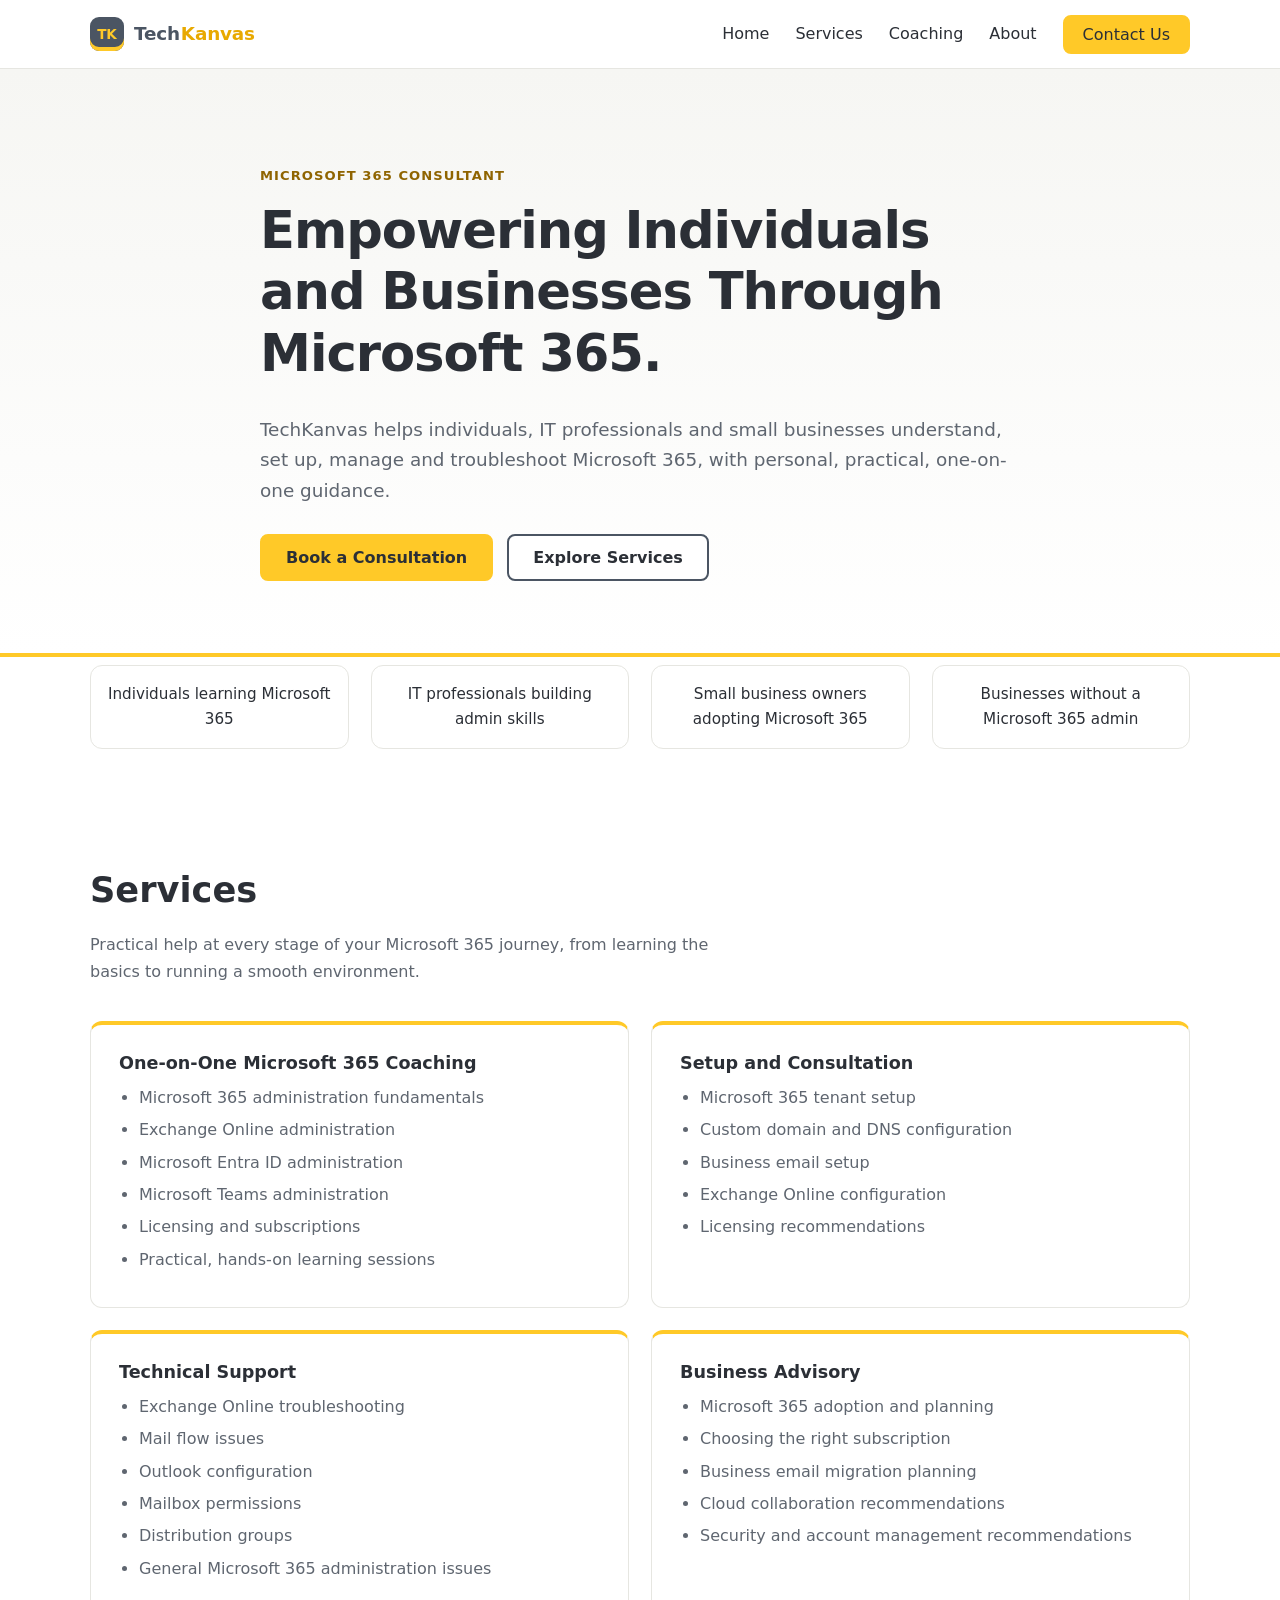
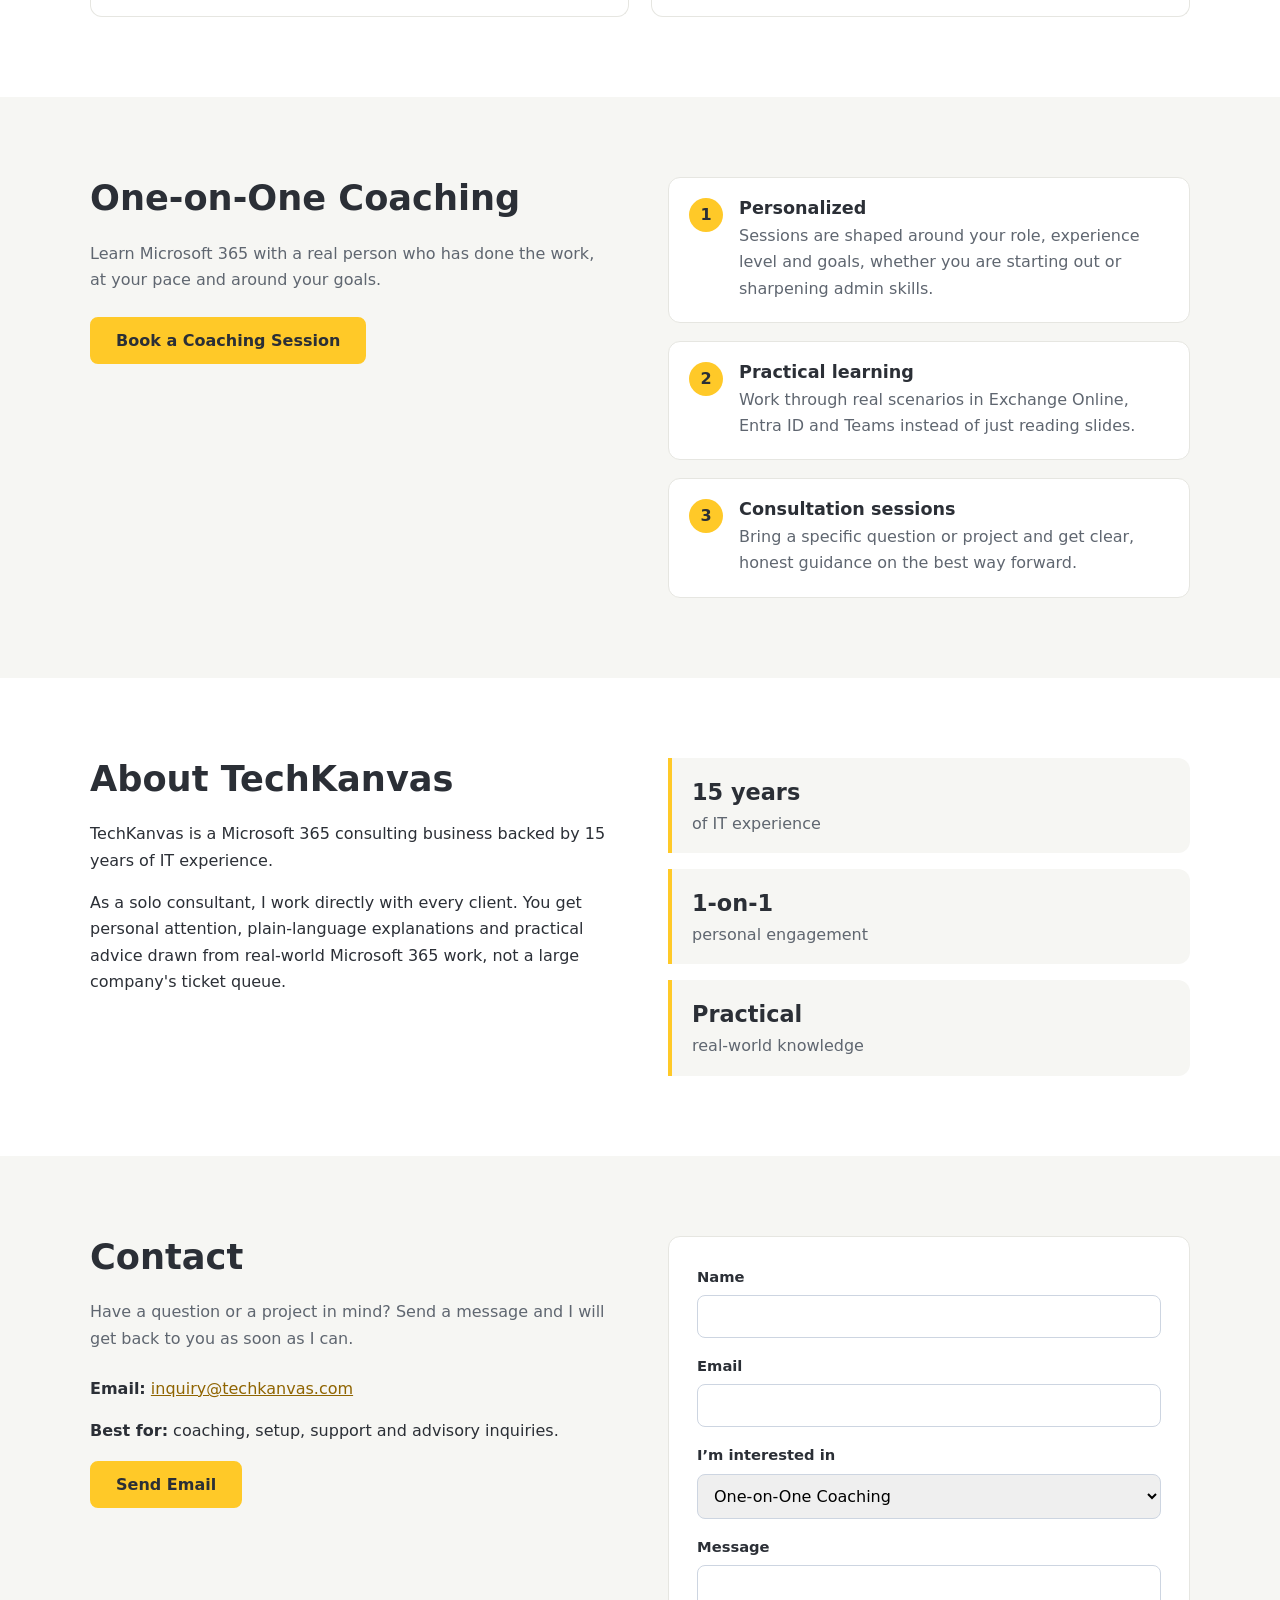
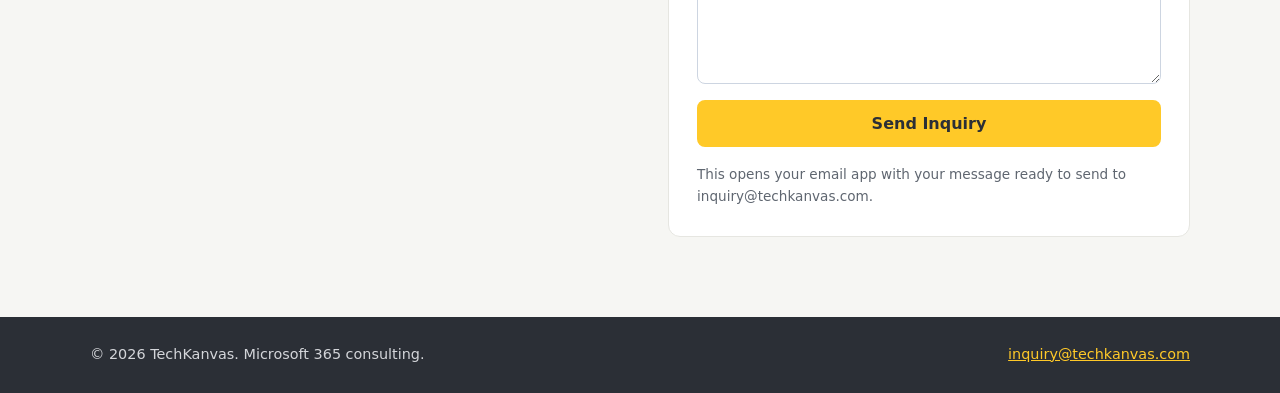
==== index.html @ 0db8a3c6 "Add files via upload" ====
<!DOCTYPE html>
<html lang="en">
<head>
<meta charset="UTF-8">
<meta name="viewport" content="width=device-width, initial-scale=1, viewport-fit=cover">
<title>TechKanvas | Microsoft 365 Consulting, Coaching & Support</title>
<meta name="description" content="TechKanvas is a Microsoft 365 consultant offering one-on-one coaching, setup, technical support and advisory for individuals and small businesses.">
<link rel="icon" href="data:image/svg+xml,<svg xmlns=%22http://www.w3.org/2000/svg%22 viewBox=%220 0 100 100%22><rect width=%22100%22 height=%22100%22 rx=%2222%22 fill=%22%234b5563%22/><text x=%2250%22 y=%2268%22 font-size=%2258%22 text-anchor=%22middle%22 fill=%22%23ffc928%22 font-family=%22Arial%22 font-weight=%22700%22>TK</text></svg>">
<style>
:root{--gray:#4b5563;--yellow:#ffc928;--gold:#e8a900;--gold-text:#8f6400;--blue:#ffc928;--blue-dark:#e8a900;--ink:#2b2f36;--muted:#5f6670;--line:#e6e6e1;--soft:#f6f6f3;--radius:12px;--font:"Segoe UI",system-ui,-apple-system,Roboto,"Helvetica Neue",Arial,sans-serif}
*{box-sizing:border-box}
html{scroll-behavior:smooth;scroll-padding-top:72px}
body{margin:0;font-family:var(--font);color:var(--ink);background:#fff;line-height:1.65}
.container{width:min(1100px,92%);margin:0 auto}
a{color:var(--gold-text)}
h1,h2,h3{line-height:1.2;margin:0 0 .6em}
h1{font-size:clamp(2rem,5vw,3.2rem);letter-spacing:-.02em}
h2{font-size:clamp(1.6rem,3.5vw,2.2rem)}
h3{font-size:1.1rem}
p{margin:0 0 1em}

.site-header{position:sticky;top:0;z-index:10;background:rgba(255,255,255,.95);backdrop-filter:blur(6px);border-bottom:1px solid var(--line)}
.nav{display:flex;align-items:center;justify-content:space-between;height:68px}
.logo{display:flex;align-items:center;gap:10px;font-weight:700;font-size:1.15rem;color:var(--ink);text-decoration:none}
.logo-mark{display:grid;place-items:center;width:34px;height:34px;border-radius:9px;background:var(--gray);color:var(--yellow);font-size:.85rem;font-weight:800;letter-spacing:-.02em;box-shadow:inset 0 -4px 0 var(--yellow)}
.logo-text{display:flex;gap:1px;font-weight:800;letter-spacing:-.01em}
.lt{color:var(--gray)}
.lk{color:var(--gold)}
.nav-links{display:flex;align-items:center;gap:26px}
.nav-links a{color:var(--ink);text-decoration:none;font-weight:500;transition:color .2s}
.nav-links a:hover{color:var(--gold-text)}
.nav-links a.btn,.nav-links a.btn:hover{color:var(--ink)}
.menu-toggle{display:none;background:none;border:1px solid var(--line);border-radius:8px;font-size:1.3rem;padding:4px 10px;cursor:pointer}

.btn{display:inline-block;background:var(--yellow);color:var(--ink);border:2px solid var(--blue);padding:12px 24px;border-radius:8px;font:600 1rem var(--font);text-decoration:none;cursor:pointer;transition:background .2s,transform .2s,box-shadow .2s}
.btn:hover{background:var(--blue-dark);border-color:var(--blue-dark);transform:translateY(-2px);box-shadow:0 6px 16px rgba(232,169,0,.35)}
.btn-small{padding:8px 18px}
.btn-outline{background:#fff;color:var(--ink);border-color:var(--gray)}
.btn-outline:hover{background:var(--soft);color:var(--ink);border-color:var(--gray)}
.actions{display:flex;flex-wrap:wrap;gap:14px;margin-top:28px}

.hero{padding:96px 0 72px;background:linear-gradient(180deg,var(--soft),#fff);border-bottom:4px solid var(--yellow)}
.hero-inner{max-width:760px}
.eyebrow{color:var(--gold-text);font-weight:600;text-transform:uppercase;letter-spacing:.08em;font-size:.82rem}
.lead{font-size:1.15rem;color:var(--muted)}

.audience{padding:8px 0 40px}
.pill{border:1px solid var(--line);border-radius:var(--radius);padding:16px;text-align:center;font-weight:500;font-size:.95rem;transition:border-color .2s,transform .2s}
.pill:hover{border-color:var(--blue);transform:translateY(-3px)}

.section{padding:80px 0}
.alt{background:var(--soft)}
.section-intro{color:var(--muted);max-width:640px;margin-bottom:36px}
.section-intro.left{margin-bottom:24px}
.grid{display:grid;gap:22px}
.grid-2{grid-template-columns:repeat(2,1fr)}
.grid-4{grid-template-columns:repeat(4,1fr)}
.card{background:#fff;border:1px solid var(--line);border-top:4px solid var(--blue);border-radius:var(--radius);padding:28px;transition:transform .25s,box-shadow .25s}
.card:hover{transform:translateY(-4px);box-shadow:0 12px 28px rgba(20,33,61,.08)}
.card ul{margin:0;padding-left:20px;color:var(--muted)}
.card li{margin-bottom:6px}

.split{display:grid;grid-template-columns:1fr 1fr;gap:56px;align-items:start}
.steps{display:grid;gap:18px}
.step{display:flex;gap:16px;background:#fff;border:1px solid var(--line);border-radius:var(--radius);padding:20px}
.step span{flex:none;display:grid;place-items:center;width:34px;height:34px;border-radius:50%;background:var(--yellow);color:var(--ink);font-weight:700}
.step h3{margin-bottom:.2em}
.step p{margin:0;color:var(--muted)}
.values{display:grid;gap:16px}
.value{border-left:4px solid var(--blue);background:var(--soft);padding:16px 20px;border-radius:0 var(--radius) var(--radius) 0}
.value strong{display:block;font-size:1.4rem;color:var(--ink)}
.value span{color:var(--muted)}

.form{background:#fff;border:1px solid var(--line);border-radius:var(--radius);padding:28px;display:grid;gap:16px}
.form label{display:grid;gap:6px;font-weight:600;font-size:.92rem}
.form input,.form select,.form textarea{font:1rem var(--font);padding:11px 12px;border:1px solid #cdd5e1;border-radius:8px;transition:border-color .2s,box-shadow .2s}
.form input:focus,.form select:focus,.form textarea:focus{outline:none;border-color:var(--gold);box-shadow:0 0 0 3px rgba(255,201,40,.35)}
.form .invalid{border-color:#c62828}
.form-note{margin:0;font-size:.85rem;color:var(--muted)}

.site-footer{background:var(--ink);padding:26px 0;font-size:.9rem;color:#d4d6da}
.site-footer a{color:var(--yellow)}
.foot{display:flex;flex-wrap:wrap;justify-content:space-between;gap:10px}

@media(max-width:900px){
  .grid-4{grid-template-columns:repeat(2,1fr)}
  .split{grid-template-columns:1fr;gap:32px}
}
@media(max-width:700px){
  .menu-toggle{display:block}
  .nav-links{display:none;position:absolute;top:68px;left:0;right:0;flex-direction:column;align-items:stretch;gap:0;background:#fff;border-bottom:1px solid var(--line);padding:10px 4%}
  .nav-links.open{display:flex}
  .nav-links a{padding:12px 0}
  .nav-links a.btn{text-align:center;margin-top:6px}
  .grid-2,.grid-4{grid-template-columns:1fr}
  .hero{padding:64px 0 48px}
  .section{padding:56px 0}
}
@media(prefers-reduced-motion:reduce){*{transition:none!important;scroll-behavior:auto!important}}

</style>
</head>
<body>
<header class="site-header">
  <div class="container nav">
    <a href="#home" class="logo"><span class="logo-mark">TK</span><span class="logo-text"><span class="lt">Tech</span><span class="lk">Kanvas</span></span></a>
    <button class="menu-toggle" aria-label="Toggle menu" aria-expanded="false">&#9776;</button>
    <nav class="nav-links" id="nav-links">
      <a href="#home">Home</a>
      <a href="#services">Services</a>
      <a href="#coaching">Coaching</a>
      <a href="#about">About</a>
      <a href="#contact" class="btn btn-small">Contact Us</a>
    </nav>
  </div>
</header>

<main>
<section id="home" class="hero">
  <div class="container hero-inner">
    <p class="eyebrow">Microsoft 365 Consultant</p>
    <h1>Empowering Individuals and Businesses Through Microsoft 365.</h1>
    <p class="lead">TechKanvas helps individuals, IT professionals and small businesses understand, set up, manage and troubleshoot Microsoft 365, with personal, practical, one-on-one guidance.</p>
    <div class="actions">
      <a href="#contact" class="btn">Book a Consultation</a>
      <a href="#services" class="btn btn-outline">Explore Services</a>
    </div>
  </div>
</section>

<section class="audience">
  <div class="container grid grid-4">
    <div class="pill">Individuals learning Microsoft 365</div>
    <div class="pill">IT professionals building admin skills</div>
    <div class="pill">Small business owners adopting Microsoft 365</div>
    <div class="pill">Businesses without a Microsoft 365 admin</div>
  </div>
</section>

<section id="services" class="section">
  <div class="container">
    <h2>Services</h2>
    <p class="section-intro">Practical help at every stage of your Microsoft 365 journey, from learning the basics to running a smooth environment.</p>
    <div class="grid grid-2">
      <article class="card">
        <h3>One-on-One Microsoft 365 Coaching</h3>
        <ul>
          <li>Microsoft 365 administration fundamentals</li>
          <li>Exchange Online administration</li>
          <li>Microsoft Entra ID administration</li>
          <li>Microsoft Teams administration</li>
          <li>Licensing and subscriptions</li>
          <li>Practical, hands-on learning sessions</li>
        </ul>
      </article>
      <article class="card">
        <h3>Setup and Consultation</h3>
        <ul>
          <li>Microsoft 365 tenant setup</li>
          <li>Custom domain and DNS configuration</li>
          <li>Business email setup</li>
          <li>Exchange Online configuration</li>
          <li>Licensing recommendations</li>
        </ul>
      </article>
      <article class="card">
        <h3>Technical Support</h3>
        <ul>
          <li>Exchange Online troubleshooting</li>
          <li>Mail flow issues</li>
          <li>Outlook configuration</li>
          <li>Mailbox permissions</li>
          <li>Distribution groups</li>
          <li>General Microsoft 365 administration issues</li>
        </ul>
      </article>
      <article class="card">
        <h3>Business Advisory</h3>
        <ul>
          <li>Microsoft 365 adoption and planning</li>
          <li>Choosing the right subscription</li>
          <li>Business email migration planning</li>
          <li>Cloud collaboration recommendations</li>
          <li>Security and account management recommendations</li>
        </ul>
      </article>
    </div>
  </div>
</section>

<section id="coaching" class="section alt">
  <div class="container split">
    <div>
      <h2>One-on-One Coaching</h2>
      <p class="section-intro left">Learn Microsoft 365 with a real person who has done the work, at your pace and around your goals.</p>
      <a href="#contact" class="btn">Book a Coaching Session</a>
    </div>
    <div class="steps">
      <div class="step"><span>1</span><div><h3>Personalized</h3><p>Sessions are shaped around your role, experience level and goals, whether you are starting out or sharpening admin skills.</p></div></div>
      <div class="step"><span>2</span><div><h3>Practical learning</h3><p>Work through real scenarios in Exchange Online, Entra ID and Teams instead of just reading slides.</p></div></div>
      <div class="step"><span>3</span><div><h3>Consultation sessions</h3><p>Bring a specific question or project and get clear, honest guidance on the best way forward.</p></div></div>
    </div>
  </div>
</section>

<section id="about" class="section">
  <div class="container split">
    <div>
      <h2>About TechKanvas</h2>
      <p>TechKanvas is a Microsoft 365 consulting business backed by 15 years of IT experience.</p>
      <p>As a solo consultant, I work directly with every client. You get personal attention, plain-language explanations and practical advice drawn from real-world Microsoft 365 work, not a large company's ticket queue.</p>
    </div>
    <div class="values">
      <div class="value"><strong>15 years</strong><span>of IT experience</span></div>
      <div class="value"><strong>1-on-1</strong><span>personal engagement</span></div>
      <div class="value"><strong>Practical</strong><span>real-world knowledge</span></div>
    </div>
  </div>
</section>

<section id="contact" class="section alt">
  <div class="container split">
    <div>
      <h2>Contact</h2>
      <p class="section-intro left">Have a question or a project in mind? Send a message and I will get back to you as soon as I can.</p>
      <p><strong>Email:</strong> <a href="mailto:inquiry@techkanvas.com">inquiry@techkanvas.com</a></p>
      <p><strong>Best for:</strong> coaching, setup, support and advisory inquiries.</p>
      <a href="mailto:inquiry@techkanvas.com?subject=Consultation%20Request" class="btn">Send Email</a>
    </div>
    <form id="contact-form" class="form" novalidate>
      <label>Name<input type="text" name="name" required autocomplete="name"></label>
      <label>Email<input type="email" name="email" required autocomplete="email"></label>
      <label>I’m interested in
        <select name="topic">
          <option>One-on-One Coaching</option>
          <option>Setup and Consultation</option>
          <option>Technical Support</option>
          <option>Business Advisory</option>
          <option>Something else</option>
        </select>
      </label>
      <label>Message<textarea name="message" rows="5" required></textarea></label>
      <button type="submit" class="btn">Send Inquiry</button>
      <p class="form-note" id="form-note" role="status">This opens your email app with your message ready to send to inquiry@techkanvas.com.</p>
    </form>
  </div>
</section>
</main>

<footer class="site-footer">
  <div class="container foot">
    <span>&copy; <span id="year">2026</span> TechKanvas. Microsoft 365 consulting.</span>
    <a href="mailto:inquiry@techkanvas.com">inquiry@techkanvas.com</a>
  </div>
</footer>
<script>
(function () {
  var toggle = document.querySelector('.menu-toggle');
  var links = document.getElementById('nav-links');
  toggle.addEventListener('click', function () {
    var open = links.classList.toggle('open');
    toggle.setAttribute('aria-expanded', open);
  });
  links.addEventListener('click', function (e) {
    if (e.target.tagName === 'A') { links.classList.remove('open'); toggle.setAttribute('aria-expanded', false); }
  });

  document.getElementById('year').textContent = new Date().getFullYear();

  var form = document.getElementById('contact-form');
  var note = document.getElementById('form-note');
  form.addEventListener('submit', function (e) {
    e.preventDefault();
    var f = form.elements, ok = true;
    ['name', 'email', 'message'].forEach(function (n) {
      var bad = !f[n].value.trim() || (n === 'email' && !/^\S+@\S+\.\S+$/.test(f[n].value));
      f[n].classList.toggle('invalid', bad);
      if (bad) ok = false;
    });
    if (!ok) { note.textContent = 'Please complete the highlighted fields.'; return; }
    var subject = 'Inquiry: ' + f.topic.value;
    var body = 'Name: ' + f.name.value + '\nEmail: ' + f.email.value + '\nTopic: ' + f.topic.value + '\n\n' + f.message.value;
    window.location.href = 'mailto:inquiry@techkanvas.com?subject=' + encodeURIComponent(subject) + '&body=' + encodeURIComponent(body);
    note.textContent = 'Opening your email app. If nothing opens, email inquiry@techkanvas.com directly.';
  });
})();

</script>
</body>
</html>
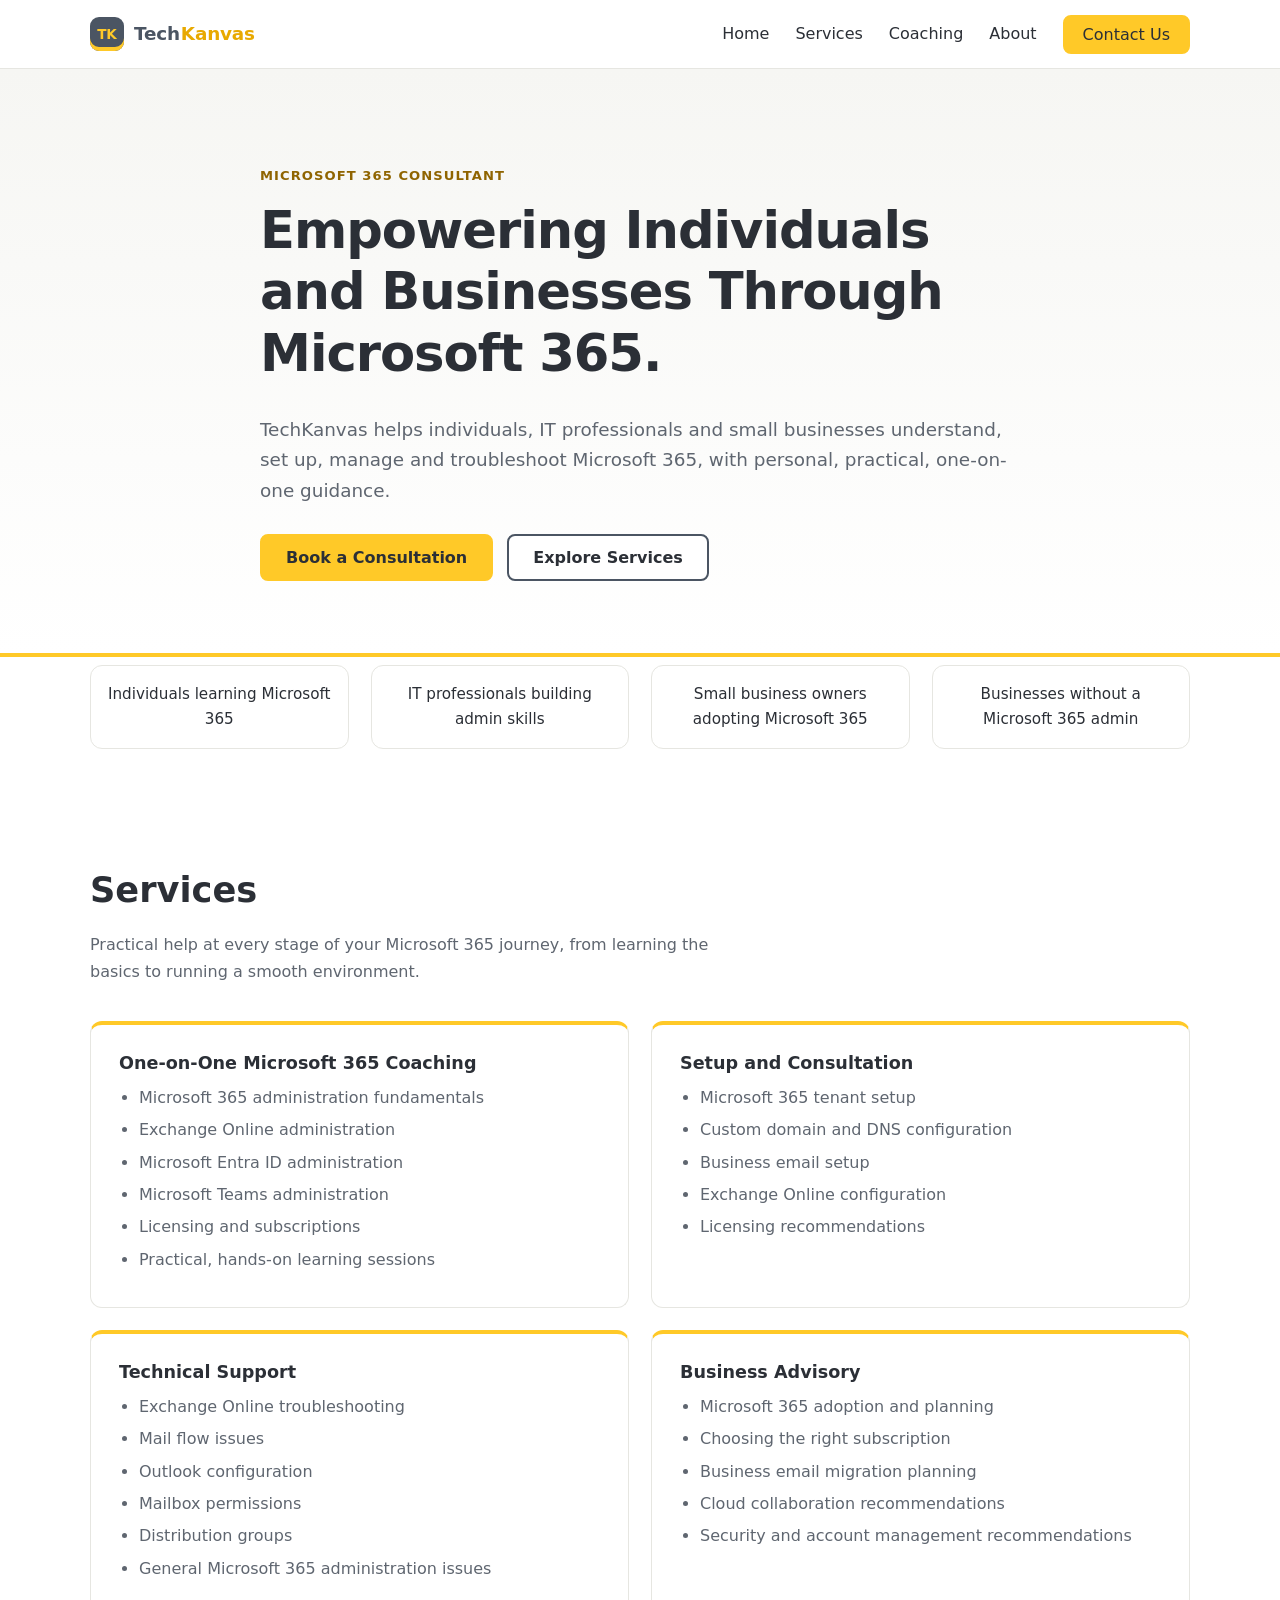
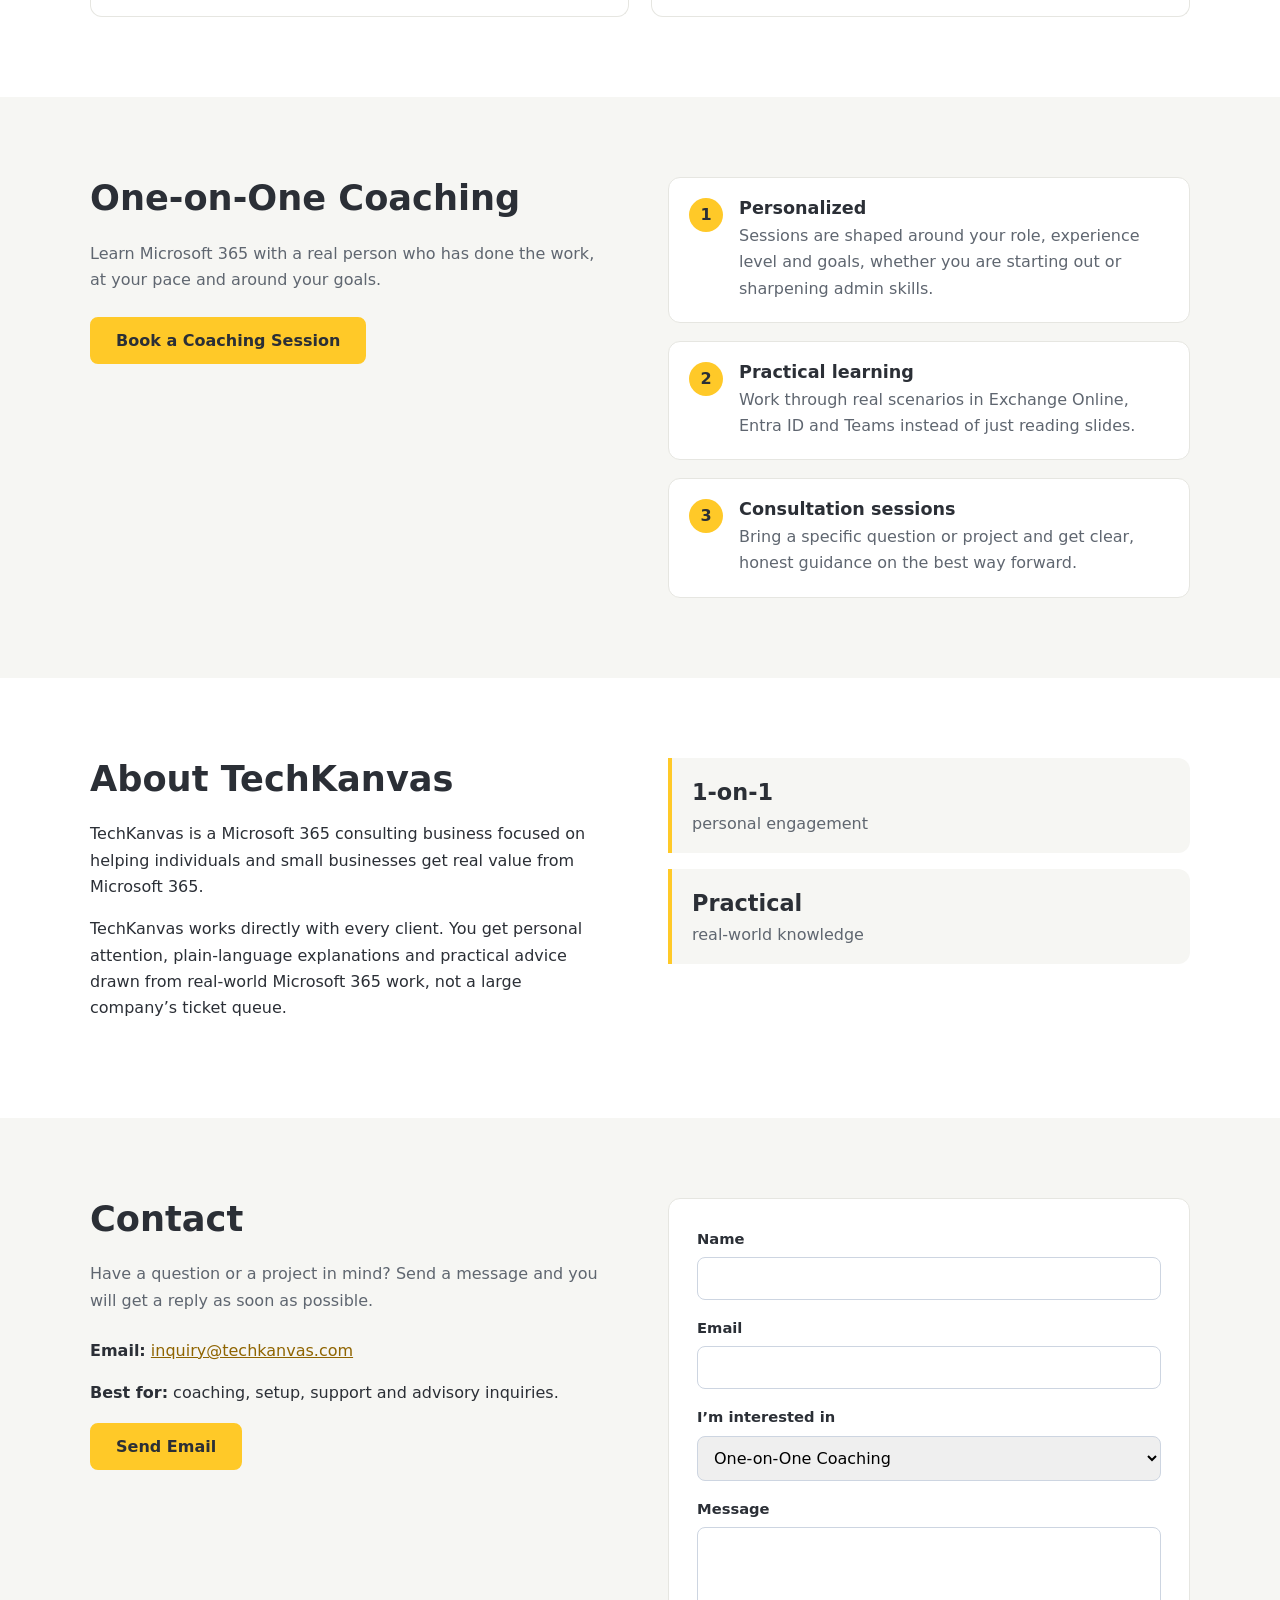
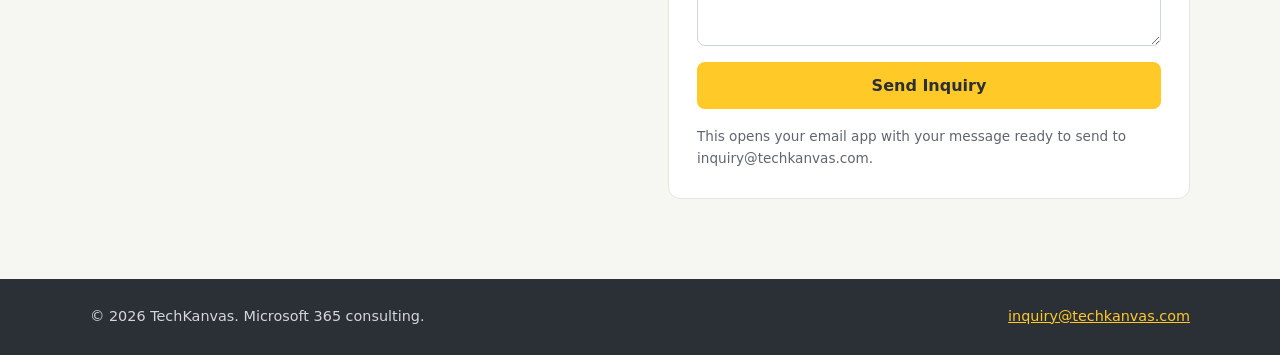
==== commit 4bcbf31c: "Add files via upload" ====
--- a/index.html
+++ b/index.html
@@ -207,11 +207,10 @@
   <div class="container split">
     <div>
       <h2>About TechKanvas</h2>
-      <p>TechKanvas is a Microsoft 365 consulting business backed by 15 years of IT experience.</p>
-      <p>As a solo consultant, I work directly with every client. You get personal attention, plain-language explanations and practical advice drawn from real-world Microsoft 365 work, not a large company's ticket queue.</p>
+      <p>TechKanvas is a Microsoft 365 consulting business focused on helping individuals and small businesses get real value from Microsoft 365.</p>
+      <p>TechKanvas works directly with every client. You get personal attention, plain-language explanations and practical advice drawn from real-world Microsoft 365 work, not a large company’s ticket queue.</p>
     </div>
     <div class="values">
-      <div class="value"><strong>15 years</strong><span>of IT experience</span></div>
       <div class="value"><strong>1-on-1</strong><span>personal engagement</span></div>
       <div class="value"><strong>Practical</strong><span>real-world knowledge</span></div>
     </div>
@@ -222,7 +221,7 @@
   <div class="container split">
     <div>
       <h2>Contact</h2>
-      <p class="section-intro left">Have a question or a project in mind? Send a message and I will get back to you as soon as I can.</p>
+      <p class="section-intro left">Have a question or a project in mind? Send a message and you will get a reply as soon as possible.</p>
       <p><strong>Email:</strong> <a href="mailto:inquiry@techkanvas.com">inquiry@techkanvas.com</a></p>
       <p><strong>Best for:</strong> coaching, setup, support and advisory inquiries.</p>
       <a href="mailto:inquiry@techkanvas.com?subject=Consultation%20Request" class="btn">Send Email</a>
